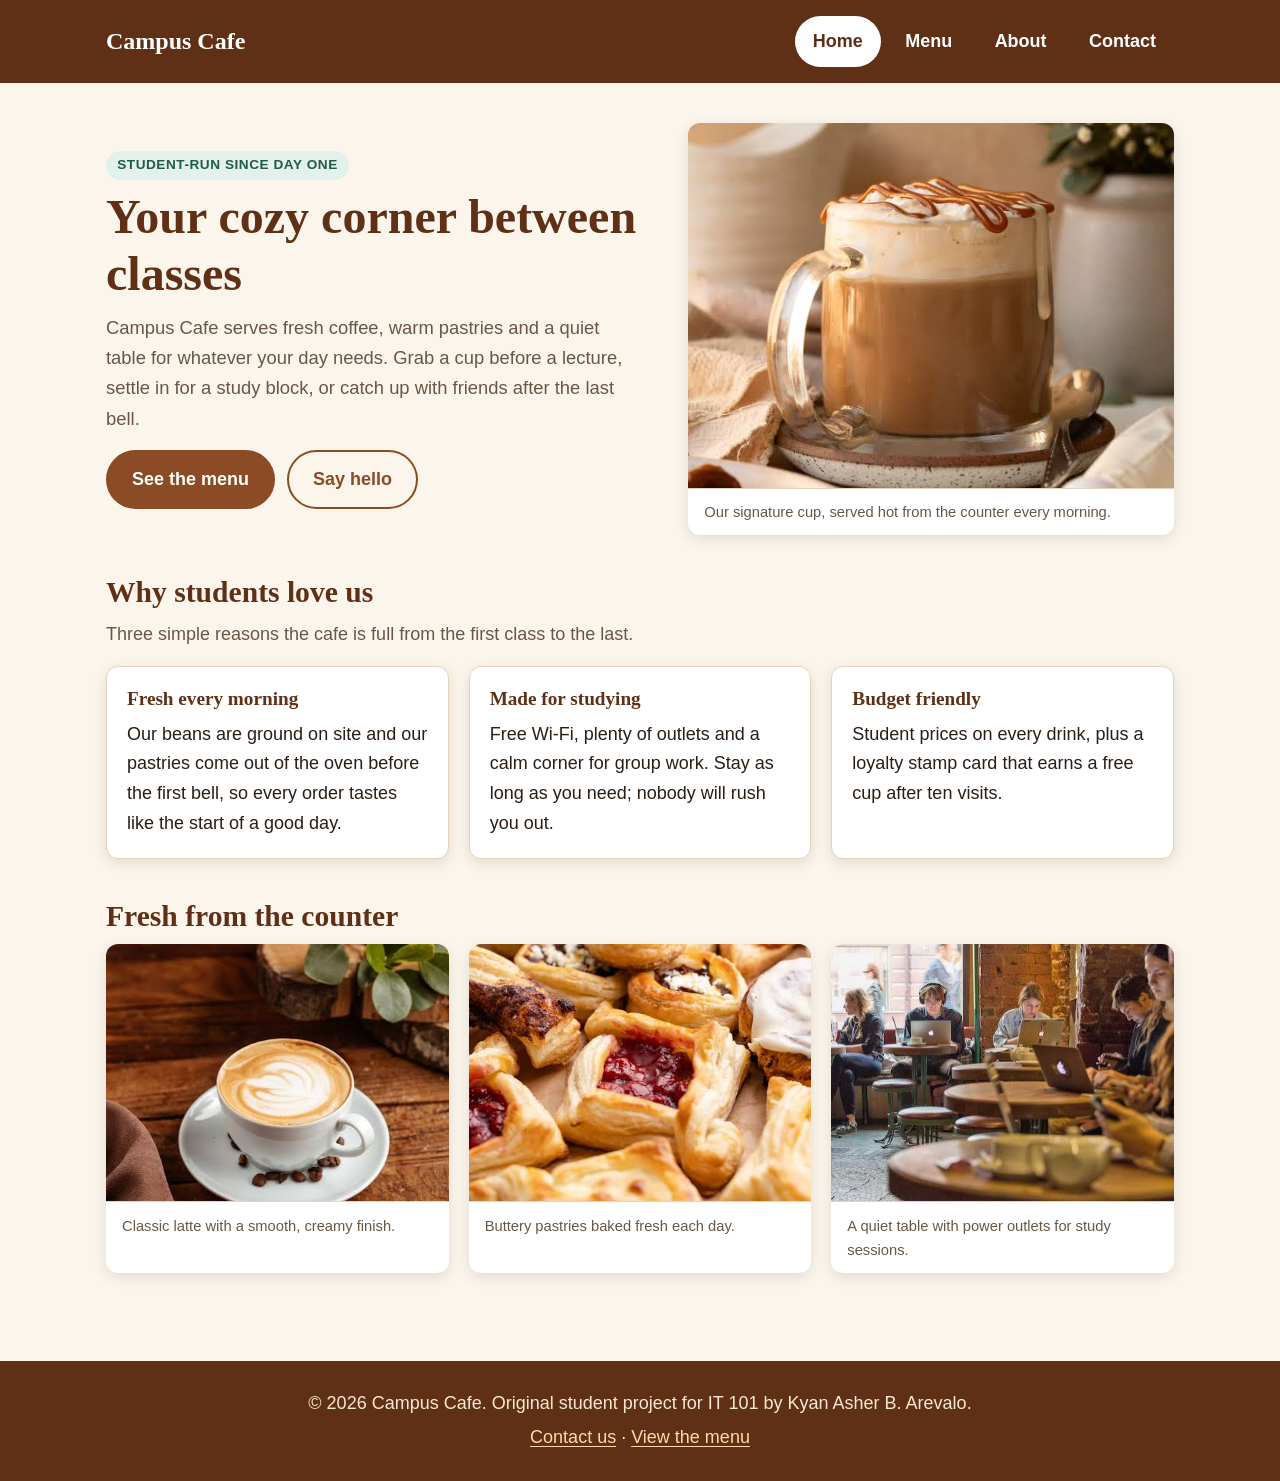
==== ITC FINALS/index.html @ 00d06ed1 "Add files via upload" ====
<!DOCTYPE html>
<html lang="en">
<head>
  <meta charset="UTF-8">
  <meta name="viewport" content="width=device-width, initial-scale=1.0">
  <meta name="description" content="Campus Cafe is the student-run coffee corner where classes, study sessions and friendships meet.">
  <title>Campus Cafe | Home</title>
  <link rel="stylesheet" href="css/style.css">
</head>
<body>
  <a class="skip-link" href="#main-content">Skip to main content</a>

  <header class="site-header">
    <div class="header-inner">
      <a class="brand" href="index.html">Campus Cafe</a>
      <nav class="site-nav" aria-label="Main navigation">
        <ul>
          <li><a href="index.html" aria-current="page">Home</a></li>
          <li><a href="menu.html">Menu</a></li>
          <li><a href="about.html">About</a></li>
          <li><a href="contact.html">Contact</a></li>
        </ul>
      </nav>
    </div>
  </header>

  <main id="main-content">
    <section class="hero" aria-labelledby="page-title">
      <div class="hero-text">
        <span class="eyebrow">Student-run since day one</span>
        <h1 id="page-title">Your cozy corner between classes</h1>
        <p>Campus Cafe serves fresh coffee, warm pastries and a quiet table for whatever your day needs. Grab a cup before a lecture, settle in for a study block, or catch up with friends after the last bell.</p>
        <div class="button-row">
          <a class="button" href="menu.html">See the menu</a>
          <a class="button button-outline" href="contact.html">Say hello</a>
        </div>
      </div>
      <figure>
        <img src="image2.png" alt="Glass mug of latte topped with whipped cream and a caramel drizzle, resting on a speckled plate" width="554" height="554">
        <figcaption>Our signature cup, served hot from the counter every morning.</figcaption>
      </figure>
    </section>

    <section aria-labelledby="highlights-title">
      <h2 id="highlights-title">Why students love us</h2>
      <p class="section-intro">Three simple reasons the cafe is full from the first class to the last.</p>
      <div class="card-grid">
        <article class="card">
          <h3>Fresh every morning</h3>
          <p>Our beans are ground on site and our pastries come out of the oven before the first bell, so every order tastes like the start of a good day.</p>
        </article>
        <article class="card">
          <h3>Made for studying</h3>
          <p>Free Wi-Fi, plenty of outlets and a calm corner for group work. Stay as long as you need; nobody will rush you out.</p>
        </article>
        <article class="card">
          <h3>Budget friendly</h3>
          <p>Student prices on every drink, plus a loyalty stamp card that earns a free cup after ten visits.</p>
        </article>
      </div>
    </section>

    <section aria-labelledby="today-title">
      <h2 id="today-title">Fresh from the counter</h2>
      <div class="card-grid">
        <figure>
          <img src="image1.png" alt="White cup of latte with leaf-shaped milk art on a saucer with coffee beans, on a wooden table" width="494" height="619">
          <figcaption>Classic latte with a smooth, creamy finish.</figcaption>
        </figure>
        <figure>
          <img src="image3.png" alt="Assortment of golden puff pastries filled with red berry jam and cream cheese" width="452" height="678">
          <figcaption>Buttery pastries baked fresh each day.</figcaption>
        </figure>
        <figure>
          <img src="image4.png" alt="Students working on laptops at round wooden tables inside a brick-walled cafe" width="480" height="359">
          <figcaption>A quiet table with power outlets for study sessions.</figcaption>
        </figure>
      </div>
    </section>
  </main>

  <footer class="site-footer">
    <p>&copy; 2026 Campus Cafe. Original student project for IT 101 by Kyan Asher B. Arevalo.</p>
    <p><a href="contact.html">Contact us</a> &middot; <a href="menu.html">View the menu</a></p>
  </footer>
</body>
</html>
---- ITC FINALS/css/style.css ----
:root {
  --color-bg: #fbf5ec;
  --color-surface: #ffffff;
  --color-ink: #2b1d14;
  --color-muted: #6a5646;
  --color-brand: #8a4b25;
  --color-brand-dark: #5f3016;
  --color-accent: #2f7a68;
  --color-accent-dark: #1f5a4c;
  --color-line: #e4d3bd;
  --color-focus: #f2a900;
  --font-heading: Georgia, "Times New Roman", serif;
  --font-body: "Segoe UI", Tahoma, Verdana, sans-serif;
  --radius: 12px;
  --shadow: 0 4px 14px rgba(43, 29, 20, 0.12);
  --gap: 1.25rem;
}

*,
*::before,
*::after {
  box-sizing: border-box;
}

html {
  scroll-behavior: smooth;
}

body {
  margin: 0;
  font-family: var(--font-body);
  font-size: 1.0625rem;
  line-height: 1.65;
  color: var(--color-ink);
  background: var(--color-bg);
}

img {
  display: block;
  max-width: 100%;
  height: auto;
}

h1,
h2,
h3 {
  font-family: var(--font-heading);
  line-height: 1.2;
  color: var(--color-brand-dark);
  margin: 0 0 0.6rem;
}

h1 {
  font-size: 2rem;
}

h2 {
  font-size: 1.5rem;
}

h3 {
  font-size: 1.2rem;
}

p {
  margin: 0 0 1rem;
}

a {
  color: var(--color-accent-dark);
  text-underline-offset: 3px;
}

a:hover {
  color: var(--color-brand);
  text-decoration-thickness: 2px;
}

a:focus-visible,
button:focus-visible,
input:focus-visible,
select:focus-visible,
textarea:focus-visible,
audio:focus-visible {
  outline: 3px solid var(--color-focus);
  outline-offset: 3px;
}

.skip-link {
  position: absolute;
  left: 0.5rem;
  top: -3rem;
  padding: 0.5rem 0.9rem;
  background: var(--color-brand-dark);
  color: #fff;
  border-radius: 0 0 8px 8px;
  z-index: 10;
}

.skip-link:focus {
  top: 0;
}

.site-header {
  background: var(--color-brand-dark);
  color: #fff;
}

.header-inner {
  display: flex;
  flex-direction: column;
  align-items: center;
  gap: 0.75rem;
  max-width: 1100px;
  margin: 0 auto;
  padding: 1rem;
}

.brand {
  font-family: var(--font-heading);
  font-size: 1.5rem;
  font-weight: 700;
  color: #fff;
  text-decoration: none;
}

.brand:hover {
  color: #ffd9a8;
}

.site-nav ul {
  display: flex;
  flex-wrap: wrap;
  justify-content: center;
  gap: 0.4rem;
  margin: 0;
  padding: 0;
  list-style: none;
}

.site-nav a {
  display: block;
  padding: 0.55rem 1rem;
  border-radius: 999px;
  color: #fff;
  text-decoration: none;
  font-weight: 600;
  border: 2px solid transparent;
  transition: background 0.2s ease, color 0.2s ease;
}

.site-nav a:hover {
  background: rgba(255, 255, 255, 0.18);
  color: #fff;
}

.site-nav a[aria-current="page"] {
  background: #fff;
  color: var(--color-brand-dark);
}

main {
  max-width: 1100px;
  margin: 0 auto;
  padding: 1.5rem 1rem 3rem;
}

.hero {
  display: grid;
  grid-template-columns: 1fr;
  gap: var(--gap);
  align-items: center;
  margin-bottom: 2.5rem;
}

.hero-text p {
  font-size: 1.15rem;
  color: var(--color-muted);
}

.eyebrow {
  display: inline-block;
  margin-bottom: 0.5rem;
  padding: 0.2rem 0.7rem;
  background: #e3f1ec;
  color: var(--color-accent-dark);
  border-radius: 999px;
  font-size: 0.85rem;
  font-weight: 700;
  letter-spacing: 0.04em;
  text-transform: uppercase;
}

.button-row {
  display: flex;
  flex-wrap: wrap;
  gap: 0.75rem;
  margin-top: 1rem;
}

.button,
button {
  display: inline-block;
  padding: 0.8rem 1.5rem;
  border: 2px solid var(--color-brand);
  border-radius: 999px;
  background: var(--color-brand);
  color: #fff;
  font: inherit;
  font-weight: 700;
  text-decoration: none;
  cursor: pointer;
  transition: background 0.2s ease, transform 0.15s ease, color 0.2s ease;
}

.button:hover,
button:hover {
  background: var(--color-brand-dark);
  border-color: var(--color-brand-dark);
  color: #fff;
  transform: translateY(-2px);
}

.button:active,
button:active {
  transform: translateY(0);
}

.button-outline {
  background: transparent;
  color: var(--color-brand);
}

.button-outline:hover {
  background: var(--color-brand);
  color: #fff;
}

figure img {
  width: 100%;
  aspect-ratio: 4 / 3;
  object-fit: cover;
}

figure {
  margin: 0;
  background: var(--color-surface);
  border-radius: var(--radius);
  box-shadow: var(--shadow);
  overflow: hidden;
}

figcaption {
  padding: 0.7rem 1rem;
  font-size: 0.92rem;
  color: var(--color-muted);
  border-top: 1px solid var(--color-line);
}

section {
  margin-bottom: 2.5rem;
}

.section-intro {
  max-width: 60ch;
  color: var(--color-muted);
}

.card-grid {
  display: grid;
  grid-template-columns: 1fr;
  gap: var(--gap);
}

.card {
  display: flex;
  flex-direction: column;
  background: var(--color-surface);
  border: 1px solid var(--color-line);
  border-radius: var(--radius);
  box-shadow: var(--shadow);
  padding: 1.25rem;
  transition: transform 0.2s ease, box-shadow 0.2s ease;
}

.card:hover {
  transform: translateY(-4px);
  box-shadow: 0 8px 22px rgba(43, 29, 20, 0.18);
}

.card p:last-child {
  margin-bottom: 0;
}

.price {
  margin-top: auto;
  font-weight: 700;
  color: var(--color-accent-dark);
}

.menu-list {
  display: flex;
  flex-direction: column;
  gap: 0.75rem;
  margin: 0;
  padding: 0;
  list-style: none;
}

.menu-list li {
  display: flex;
  flex-wrap: wrap;
  justify-content: space-between;
  gap: 0.25rem 1rem;
  padding: 0.9rem 1rem;
  background: var(--color-surface);
  border: 1px solid var(--color-line);
  border-left: 6px solid var(--color-brand);
  border-radius: var(--radius);
}

.menu-list .item-name {
  font-weight: 700;
}

.menu-list .item-desc {
  flex-basis: 100%;
  margin: 0;
  font-size: 0.95rem;
  color: var(--color-muted);
}

.menu-layout {
  display: grid;
  grid-template-columns: 1fr;
  gap: var(--gap);
}

.hours-table {
  width: 100%;
  border-collapse: collapse;
  background: var(--color-surface);
  border-radius: var(--radius);
  overflow: hidden;
  box-shadow: var(--shadow);
}

.hours-table th,
.hours-table td {
  padding: 0.75rem 1rem;
  text-align: left;
  border-bottom: 1px solid var(--color-line);
}

.hours-table th {
  background: var(--color-brand-dark);
  color: #fff;
}

.hours-table tr:hover td {
  background: #fdf0dc;
}

.media-box {
  max-width: 640px;
}

audio {
  display: block;
  width: 100%;
  padding: 0.75rem 1rem 0;
}

.team-list {
  display: grid;
  grid-template-columns: 1fr;
  gap: var(--gap);
  margin: 0;
  padding: 0;
  list-style: none;
}

.contact-layout {
  display: grid;
  grid-template-columns: 1fr;
  gap: 2rem;
}

.contact-form {
  display: flex;
  flex-direction: column;
  gap: 1.1rem;
  padding: 1.5rem;
  background: var(--color-surface);
  border: 1px solid var(--color-line);
  border-radius: var(--radius);
  box-shadow: var(--shadow);
}

.field {
  display: flex;
  flex-direction: column;
  gap: 0.35rem;
}

.field label {
  font-weight: 700;
}

.required-mark {
  color: #b3261e;
}

.field input,
.field select,
.field textarea {
  width: 100%;
  padding: 0.75rem 0.9rem;
  border: 2px solid var(--color-line);
  border-radius: 8px;
  background: #fffdf9;
  color: var(--color-ink);
  font: inherit;
  transition: border-color 0.2s ease, box-shadow 0.2s ease;
}

.field input:hover,
.field select:hover,
.field textarea:hover {
  border-color: var(--color-brand);
}

.field input:focus,
.field select:focus,
.field textarea:focus {
  border-color: var(--color-accent);
  box-shadow: 0 0 0 4px rgba(47, 122, 104, 0.2);
}

.field input:user-invalid,
.field select:user-invalid,
.field textarea:user-invalid {
  border-color: #b3261e;
}

.field textarea {
  min-height: 9rem;
  resize: vertical;
}

.form-note {
  margin: 0;
  font-size: 0.9rem;
  color: var(--color-muted);
}

.contact-form button {
  align-self: stretch;
}

.info-panel {
  padding: 1.5rem;
  background: #e3f1ec;
  border-radius: var(--radius);
}

.info-panel ul {
  margin: 0;
  padding-left: 1.2rem;
}

.site-footer {
  background: var(--color-brand-dark);
  color: #f6e7d3;
  text-align: center;
  padding: 1.5rem 1rem;
}

.site-footer p {
  margin: 0.25rem 0;
}

.site-footer a {
  color: #ffd9a8;
}

.site-footer a:hover {
  color: #fff;
}

@media (min-width: 600px) {
  h1 {
    font-size: 2.5rem;
  }

  .card-grid {
    grid-template-columns: repeat(2, 1fr);
  }

  .team-list {
    grid-template-columns: repeat(2, 1fr);
  }

  .contact-form button {
    align-self: flex-start;
  }
}

@media (min-width: 960px) {
  body {
    font-size: 1.125rem;
  }

  h1 {
    font-size: 3rem;
  }

  h2 {
    font-size: 1.85rem;
  }

  .header-inner {
    flex-direction: row;
    justify-content: space-between;
  }

  main {
    padding-top: 2.5rem;
  }

  .hero {
    grid-template-columns: 1.1fr 1fr;
    gap: 3rem;
  }

  .card-grid {
    grid-template-columns: repeat(3, 1fr);
  }

  .menu-layout {
    grid-template-columns: 1fr 1fr;
  }

  .team-list {
    grid-template-columns: repeat(4, 1fr);
  }

  .contact-layout {
    grid-template-columns: 1.4fr 1fr;
    align-items: start;
  }
}

@media (prefers-reduced-motion: reduce) {
  * {
    transition: none !important;
    scroll-behavior: auto !important;
  }
}
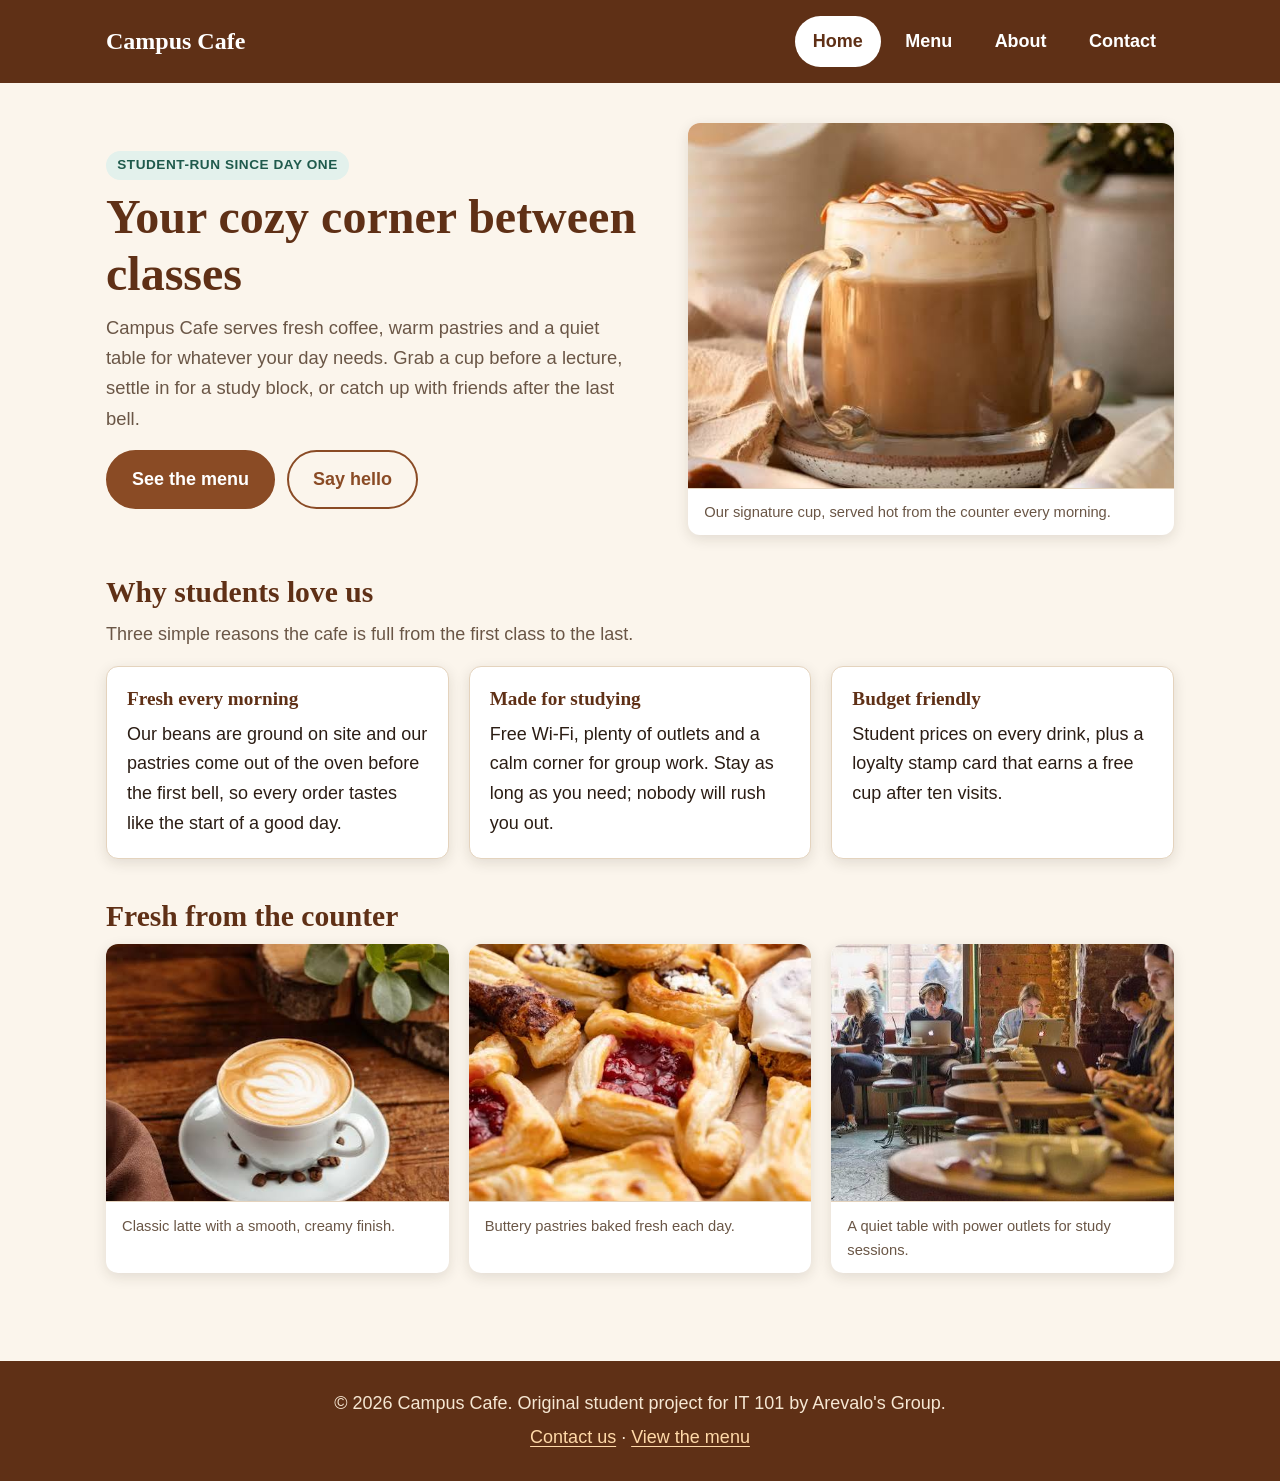
==== commit 3635cfbb: "Update index.html" ====
--- a/ITC FINALS/index.html
+++ b/ITC FINALS/index.html
@@ -80,8 +80,8 @@
   </main>
 
   <footer class="site-footer">
-    <p>&copy; 2026 Campus Cafe. Original student project for IT 101 by Kyan Asher B. Arevalo.</p>
+    <p>&copy; 2026 Campus Cafe. Original student project for IT 101 by Arevalo's Group.</p>
     <p><a href="contact.html">Contact us</a> &middot; <a href="menu.html">View the menu</a></p>
   </footer>
 </body>
-</html>+</html>
